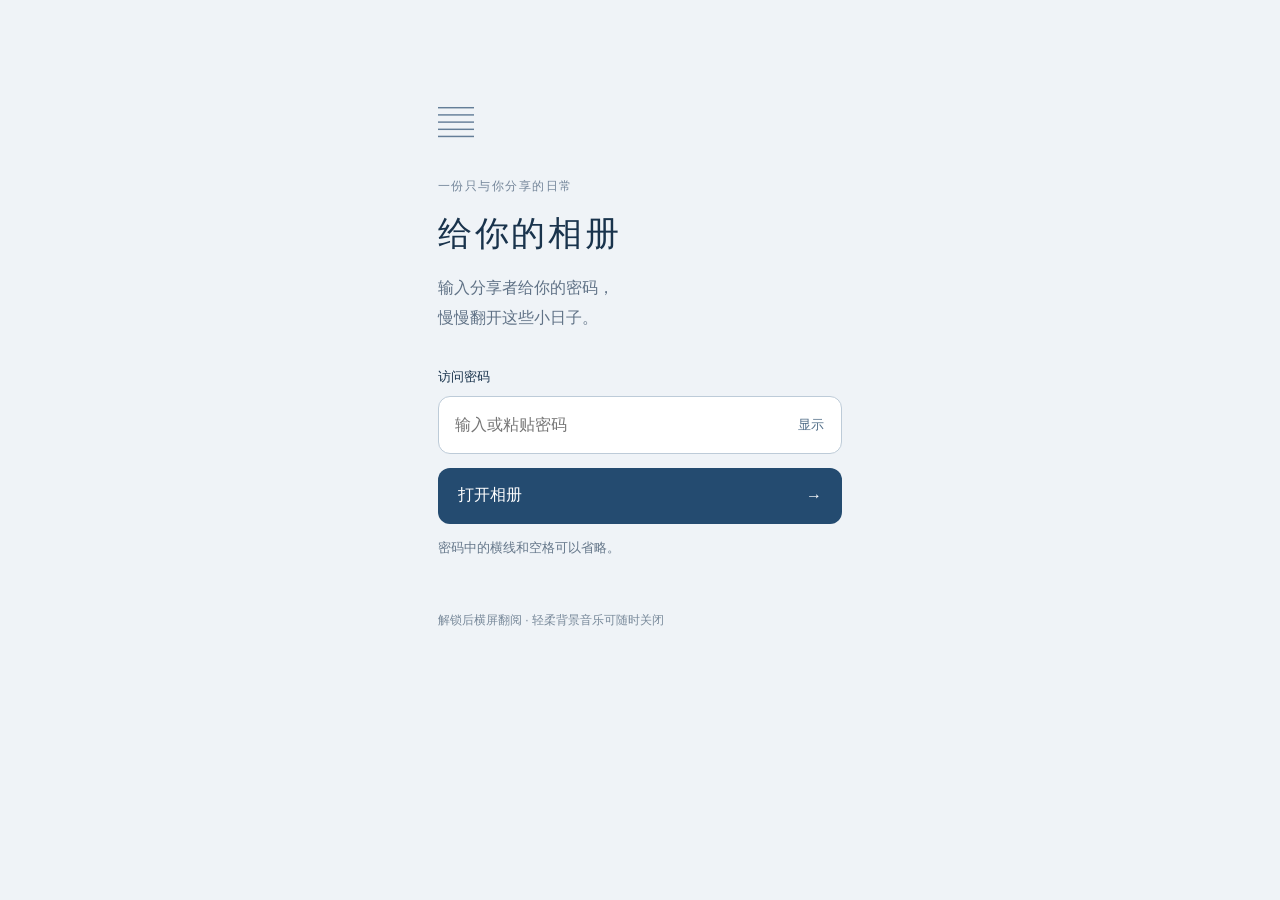
==== index.html @ 7141a48d "Publish password-encrypted mobile photo book with landscape reader and music" ====
<!doctype html>
<html lang="zh-CN">
<head>
<meta charset="utf-8">
<meta name="viewport" content="width=device-width,initial-scale=1,viewport-fit=cover">
<meta name="referrer" content="no-referrer">
<meta name="robots" content="noindex,nofollow,noarchive">
<meta name="theme-color" content="#eff3f7">
<title>给你的相册</title>
<link rel="icon" href="data:,">
<link rel="stylesheet" href="app.css">
</head>
<body>
<main id="gate">
<div class="mark" aria-hidden="true">▤</div>
<p class="eyebrow">一份只与你分享的日常</p>
<h1>给你的相册</h1>
<p class="intro">输入分享者给你的密码，<br>慢慢翻开这些小日子。</p>
<form id="unlock-form">
<label for="password">访问密码</label>
<div class="password-row"><input id="password" name="password" type="password" autocomplete="off" autocapitalize="characters" spellcheck="false" enterkeyhint="go" placeholder="输入或粘贴密码" required aria-describedby="status"><button id="reveal" type="button" aria-label="显示密码" aria-pressed="false">显示</button></div>
<button id="unlock" type="submit">打开相册 <span aria-hidden="true">→</span></button>
<p id="status" role="status" aria-live="polite">密码中的横线和空格可以省略。</p>
<progress id="progress" max="100" value="0" hidden aria-label="相册载入进度"></progress>
</form>
<p class="footnote">解锁后横屏翻阅 · 轻柔背景音乐可随时关闭</p><p id="in-app-note" hidden>如果抖音内无法打开或没有声音，请点右上角菜单，选择“在浏览器打开”。</p>
</main>
<section id="reader" hidden aria-label="已解锁的相册"><div id="reader-inner"><div id="toolbar"><span>横屏双页 · 滑动翻阅</span><div><button id="music" type="button" aria-pressed="false">音乐：关闭</button><button id="lock" type="button">关闭相册</button></div></div><iframe id="book-frame" title="照片翻页相册" sandbox="allow-scripts" referrerpolicy="no-referrer"></iframe></div></section>
<script src="music.js"></script><script src="app.js"></script>
</body></html>
---- app.css ----
*{box-sizing:border-box}html,body{margin:0;min-height:100%;background:#eff3f7;color:#19334c;font-family:-apple-system,BlinkMacSystemFont,"PingFang SC","Microsoft YaHei",sans-serif}button,input{font:inherit}button{cursor:pointer}button:focus-visible,input:focus-visible{outline:3px solid #5898c8;outline-offset:3px}[hidden]{display:none!important}#gate{width:min(100%,460px);margin:auto;padding:clamp(44px,11vh,110px) 28px 32px}.mark{font-size:36px;color:#647e98;margin-bottom:30px}.eyebrow{font-size:12px;letter-spacing:.12em;color:#74869a}h1{font-size:34px;font-weight:500;letter-spacing:.08em;margin:16px 0}.intro{font-size:16px;line-height:1.9;color:#607286;margin-bottom:34px}label{display:block;font-size:13px;margin-bottom:10px}.password-row{display:flex;border:1px solid #bdcbd8;border-radius:12px;background:#fff;overflow:hidden}.password-row input{min-width:0;flex:1;border:0;background:transparent;padding:16px;font-size:16px;height:56px;color:#19334c}.password-row button{border:0;background:transparent;padding:0 16px;color:#536f89;font-size:13px;min-width:60px}#unlock{width:100%;display:flex;justify-content:space-between;align-items:center;margin-top:14px;padding:16px 20px;border:0;border-radius:12px;background:#244b70;color:#fff;min-height:56px}#unlock:disabled{opacity:.65;cursor:wait}#status{min-height:38px;font-size:13px;line-height:1.6;color:#65778a;margin:14px 0 0}#status.error{color:#a02d39}progress{width:100%;height:5px;accent-color:#244b70;margin:10px 0}.footnote{font-size:12px;color:#78899a;margin:34px 0 0;line-height:1.8}#reader{position:fixed;inset:0;background:#eff3f7}#book-frame{border:0;width:100%;height:calc(100dvh - 42px - env(safe-area-inset-top));display:block;margin-top:calc(42px + env(safe-area-inset-top))}#lock{position:absolute;right:14px;top:calc(5px + env(safe-area-inset-top));border:0;background:transparent;color:#48647d;font-size:12px;padding:8px 12px;min-height:32px}@media(max-height:650px){#gate{padding-top:24px}.mark{margin-bottom:12px}.intro{margin-bottom:20px}}@media(prefers-reduced-motion:reduce){*{scroll-behavior:auto}}

#reader-inner{position:absolute;inset:0;width:100%;height:100%}#book-frame{width:100%;height:calc(100% - 42px);margin-top:42px}#toolbar{position:absolute;inset:0 0 auto;height:42px;display:flex;align-items:center;justify-content:space-between;padding:0 14px;background:#eff3f7;z-index:10}#toolbar span{font-size:11px;color:#65778a}#toolbar button{position:static;border:0;background:transparent;color:#244b70;padding:10px 12px;font-size:12px;min-height:40px}#toolbar button[aria-pressed="true"]{color:#1a785b}#in-app-note{font-size:12px;color:#607286;line-height:1.8;padding:12px 14px;background:#e5ecf3;border-radius:10px}@media(orientation:portrait){#reader-inner{inset:auto;left:50%;top:50%;width:100dvh;height:100dvw;transform:translate(-50%,-50%) rotate(90deg);transform-origin:center}}
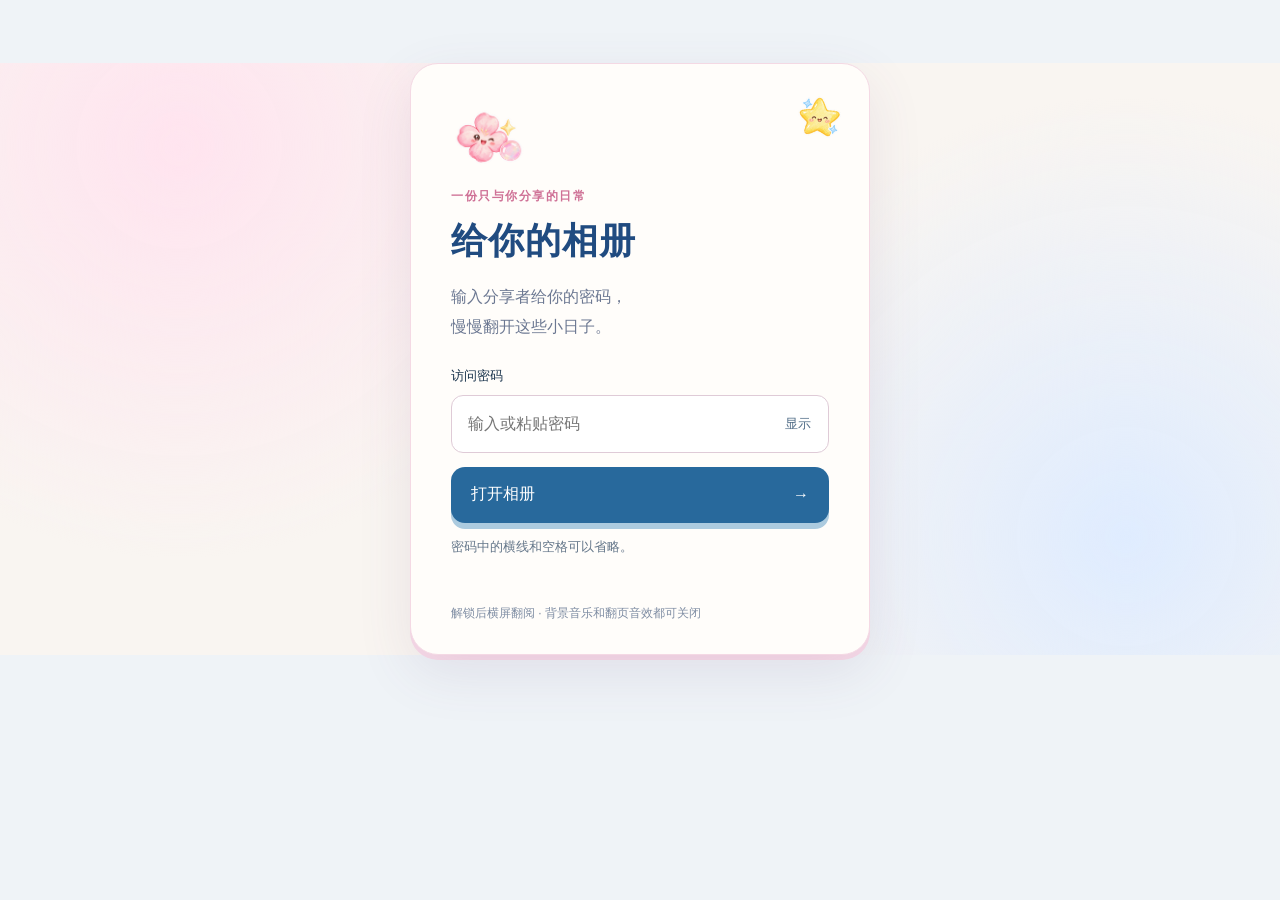
==== commit e19d37b5: "Enrich encrypted friendship album with scrapbook pages and optional effects" ====
--- a/index.html
+++ b/index.html
@@ -12,7 +12,7 @@
 </head>
 <body>
 <main id="gate">
-<div class="mark" aria-hidden="true">▤</div>
+<div class="mark" aria-hidden="true"><img src="stickers/flower.png" alt=""></div><img class="gate-star" src="stickers/star.png" alt="" aria-hidden="true">
 <p class="eyebrow">一份只与你分享的日常</p>
 <h1>给你的相册</h1>
 <p class="intro">输入分享者给你的密码，<br>慢慢翻开这些小日子。</p>
@@ -23,8 +23,8 @@
 <p id="status" role="status" aria-live="polite">密码中的横线和空格可以省略。</p>
 <progress id="progress" max="100" value="0" hidden aria-label="相册载入进度"></progress>
 </form>
-<p class="footnote">解锁后横屏翻阅 · 轻柔背景音乐可随时关闭</p><p id="in-app-note" hidden>如果抖音内无法打开或没有声音，请点右上角菜单，选择“在浏览器打开”。</p>
+<p class="footnote">解锁后横屏翻阅 · 背景音乐和翻页音效都可关闭</p><p id="in-app-note" hidden>如果抖音内无法打开或没有声音，请点右上角菜单，选择“在浏览器打开”。</p>
 </main>
-<section id="reader" hidden aria-label="已解锁的相册"><div id="reader-inner"><div id="toolbar"><span>横屏双页 · 滑动翻阅</span><div><button id="music" type="button" aria-pressed="false">音乐：关闭</button><button id="lock" type="button">关闭相册</button></div></div><iframe id="book-frame" title="照片翻页相册" sandbox="allow-scripts" referrerpolicy="no-referrer"></iframe></div></section>
+<section id="reader" hidden aria-label="已解锁的相册"><div id="reader-inner"><div id="toolbar"><span>横屏双页 · 滑动翻阅</span><div><button id="music" type="button" aria-pressed="false">音乐：关闭</button><button id="effects" type="button" aria-pressed="true">音效：开启</button><button id="lock" type="button">关闭相册</button></div></div><iframe id="book-frame" title="照片翻页相册" sandbox="allow-scripts" referrerpolicy="no-referrer"></iframe></div></section>
 <script src="music.js"></script><script src="app.js"></script>
 </body></html>
--- a/app.css
+++ b/app.css
@@ -1,3 +1,19 @@
 *{box-sizing:border-box}html,body{margin:0;min-height:100%;background:#eff3f7;color:#19334c;font-family:-apple-system,BlinkMacSystemFont,"PingFang SC","Microsoft YaHei",sans-serif}button,input{font:inherit}button{cursor:pointer}button:focus-visible,input:focus-visible{outline:3px solid #5898c8;outline-offset:3px}[hidden]{display:none!important}#gate{width:min(100%,460px);margin:auto;padding:clamp(44px,11vh,110px) 28px 32px}.mark{font-size:36px;color:#647e98;margin-bottom:30px}.eyebrow{font-size:12px;letter-spacing:.12em;color:#74869a}h1{font-size:34px;font-weight:500;letter-spacing:.08em;margin:16px 0}.intro{font-size:16px;line-height:1.9;color:#607286;margin-bottom:34px}label{display:block;font-size:13px;margin-bottom:10px}.password-row{display:flex;border:1px solid #bdcbd8;border-radius:12px;background:#fff;overflow:hidden}.password-row input{min-width:0;flex:1;border:0;background:transparent;padding:16px;font-size:16px;height:56px;color:#19334c}.password-row button{border:0;background:transparent;padding:0 16px;color:#536f89;font-size:13px;min-width:60px}#unlock{width:100%;display:flex;justify-content:space-between;align-items:center;margin-top:14px;padding:16px 20px;border:0;border-radius:12px;background:#244b70;color:#fff;min-height:56px}#unlock:disabled{opacity:.65;cursor:wait}#status{min-height:38px;font-size:13px;line-height:1.6;color:#65778a;margin:14px 0 0}#status.error{color:#a02d39}progress{width:100%;height:5px;accent-color:#244b70;margin:10px 0}.footnote{font-size:12px;color:#78899a;margin:34px 0 0;line-height:1.8}#reader{position:fixed;inset:0;background:#eff3f7}#book-frame{border:0;width:100%;height:calc(100dvh - 42px - env(safe-area-inset-top));display:block;margin-top:calc(42px + env(safe-area-inset-top))}#lock{position:absolute;right:14px;top:calc(5px + env(safe-area-inset-top));border:0;background:transparent;color:#48647d;font-size:12px;padding:8px 12px;min-height:32px}@media(max-height:650px){#gate{padding-top:24px}.mark{margin-bottom:12px}.intro{margin-bottom:20px}}@media(prefers-reduced-motion:reduce){*{scroll-behavior:auto}}
 
 #reader-inner{position:absolute;inset:0;width:100%;height:100%}#book-frame{width:100%;height:calc(100% - 42px);margin-top:42px}#toolbar{position:absolute;inset:0 0 auto;height:42px;display:flex;align-items:center;justify-content:space-between;padding:0 14px;background:#eff3f7;z-index:10}#toolbar span{font-size:11px;color:#65778a}#toolbar button{position:static;border:0;background:transparent;color:#244b70;padding:10px 12px;font-size:12px;min-height:40px}#toolbar button[aria-pressed="true"]{color:#1a785b}#in-app-note{font-size:12px;color:#607286;line-height:1.8;padding:12px 14px;background:#e5ecf3;border-radius:10px}@media(orientation:portrait){#reader-inner{inset:auto;left:50%;top:50%;width:100dvh;height:100dvw;transform:translate(-50%,-50%) rotate(90deg);transform-origin:center}}
+#toolbar>div{display:flex;align-items:center;white-space:nowrap}#lock{margin-left:2px}@media(max-width:700px){#toolbar{padding:0 6px}#toolbar button{padding:8px 7px;font-size:11px}#toolbar span{font-size:10px}}
+body:has(#gate:not([hidden])){background:radial-gradient(circle at 14% 14%,#ffe4ef 0,transparent 34%),radial-gradient(circle at 88% 80%,#dfecff 0,transparent 36%),#f9f5f1}
+#gate{position:relative;margin:clamp(20px,7vh,70px) auto 28px;padding:36px clamp(24px,6vw,40px) 30px;background:#fffdfa;border:1px solid #f4d9e4;border-radius:28px;box-shadow:0 18px 55px #624b771c,0 5px 0 #f9dce9}
+.mark{margin:0 0 8px;width:76px;height:76px}.mark img{display:block;width:100%;height:100%;object-fit:contain;animation:gate-bob 5s ease-in-out infinite}
+.gate-star{position:absolute;right:24px;top:27px;width:52px;height:52px;object-fit:contain;transform:rotate(15deg);animation:gate-wiggle 4.5s ease-in-out infinite}
+#gate h1{font-size:36px;color:#204b80;margin:8px 0 14px;font-weight:700;letter-spacing:.03em}
+#gate .eyebrow{color:#cf7196;font-weight:700;letter-spacing:.13em}
+#gate .intro{color:#6c7892;margin-bottom:24px}
+#gate .password-row{border-color:#dfcbd7;background:#fff}
+#unlock{background:#28699c;border-radius:14px;box-shadow:0 6px 0 #accbdf;transition:transform .2s,box-shadow .2s}
+#unlock:active{transform:translateY(4px);box-shadow:0 2px 0 #accbdf}
+#gate .footnote{margin-top:28px;color:#7f8da3}
+@keyframes gate-bob{0%,100%{transform:translateY(0) rotate(-5deg)}50%{transform:translateY(-6px) rotate(4deg)}}
+@keyframes gate-wiggle{0%,100%{transform:rotate(12deg)}50%{transform:rotate(-7deg)}}
+@media(max-height:650px){#gate{margin:14px auto 20px;padding:18px 28px 22px}.mark{width:48px;height:48px}.gate-star{width:38px;height:38px}#gate h1{font-size:27px;margin:2px 0 6px}#gate .intro{font-size:13px;line-height:1.5;margin-bottom:12px}#gate .footnote{margin-top:12px}.password-row input{height:44px;padding:10px 14px}#unlock{min-height:44px;padding:11px 16px}#status{min-height:20px;margin-top:9px}}
+@media(prefers-reduced-motion:reduce){.mark img,.gate-star{animation:none}}
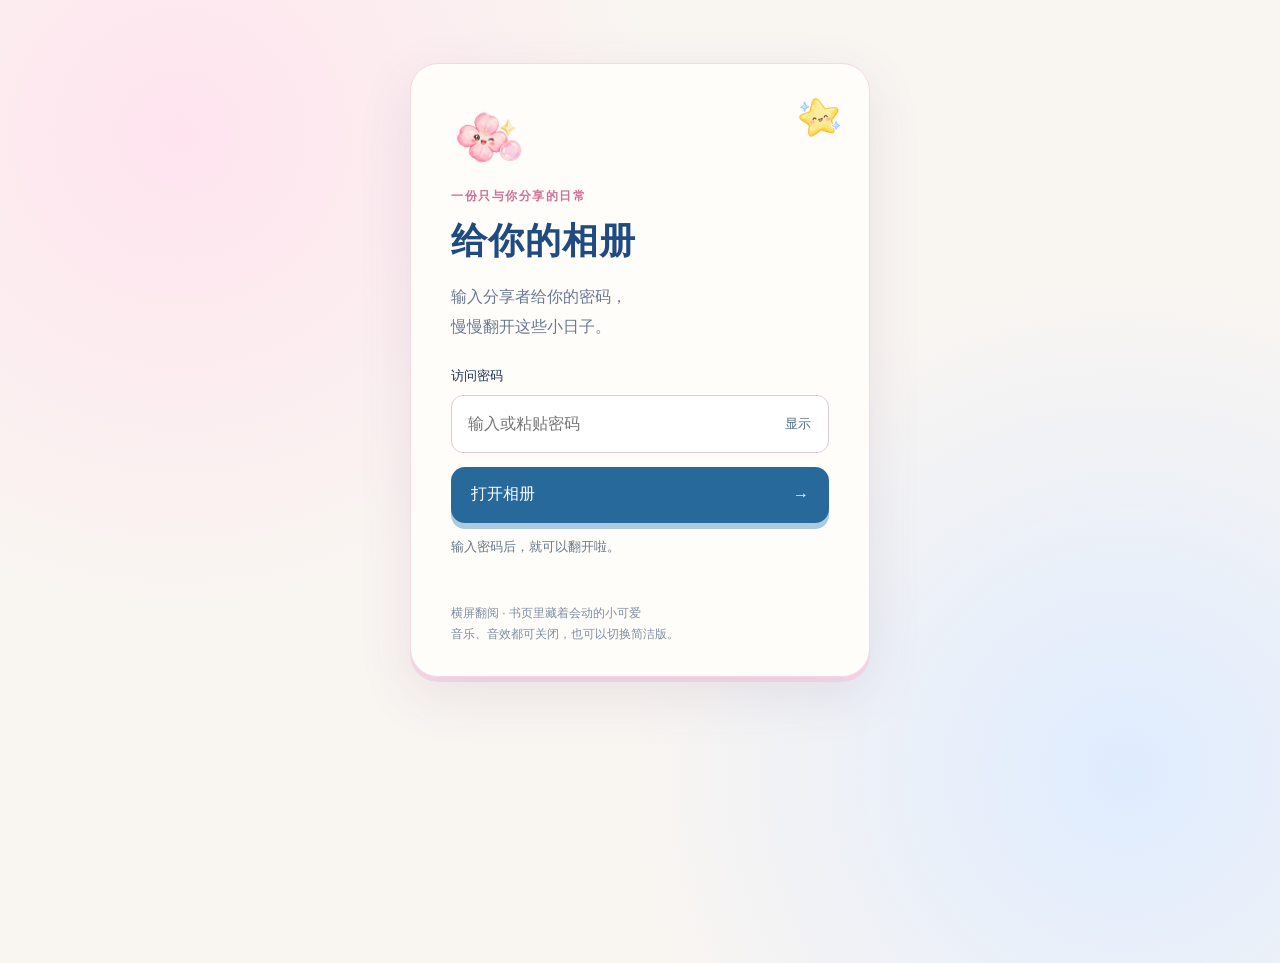
==== commit 591123b0: "Fix direct mobile book rendering and update encrypted scrapbook pages" ====
--- a/index.html
+++ b/index.html
@@ -8,7 +8,8 @@
 <meta name="theme-color" content="#eff3f7">
 <title>给你的相册</title>
 <link rel="icon" href="data:,">
-<link rel="stylesheet" href="app.css">
+<link rel="stylesheet" href="app.css?v=20261018b">
+<link rel="stylesheet" href="reader.css?v=20261018b">
 </head>
 <body>
 <main id="gate">
@@ -18,13 +19,39 @@
 <p class="intro">输入分享者给你的密码，<br>慢慢翻开这些小日子。</p>
 <form id="unlock-form">
 <label for="password">访问密码</label>
-<div class="password-row"><input id="password" name="password" type="password" autocomplete="off" autocapitalize="characters" spellcheck="false" enterkeyhint="go" placeholder="输入或粘贴密码" required aria-describedby="status"><button id="reveal" type="button" aria-label="显示密码" aria-pressed="false">显示</button></div>
+<div class="password-row"><input id="password" name="password" type="password" inputmode="numeric" autocomplete="off" spellcheck="false" enterkeyhint="go" placeholder="输入或粘贴密码" required aria-describedby="status"><button id="reveal" type="button" aria-label="显示密码" aria-pressed="false">显示</button></div>
 <button id="unlock" type="submit">打开相册 <span aria-hidden="true">→</span></button>
-<p id="status" role="status" aria-live="polite">密码中的横线和空格可以省略。</p>
+<p id="status" role="status" aria-live="polite">输入密码后，就可以翻开啦。</p>
 <progress id="progress" max="100" value="0" hidden aria-label="相册载入进度"></progress>
 </form>
-<p class="footnote">解锁后横屏翻阅 · 背景音乐和翻页音效都可关闭</p><p id="in-app-note" hidden>如果抖音内无法打开或没有声音，请点右上角菜单，选择“在浏览器打开”。</p>
+<p class="footnote">横屏翻阅 · 书页里藏着会动的小可爱<br>音乐、音效都可关闭，也可以切换简洁版。</p>
+<p id="in-app-note" hidden>若抖音内打不开，请点右上角菜单，选择“在浏览器打开”。</p>
+<noscript><p class="error">请在支持 JavaScript 的手机浏览器中打开此相册。</p></noscript>
 </main>
-<section id="reader" hidden aria-label="已解锁的相册"><div id="reader-inner"><div id="toolbar"><span>横屏双页 · 滑动翻阅</span><div><button id="music" type="button" aria-pressed="false">音乐：关闭</button><button id="effects" type="button" aria-pressed="true">音效：开启</button><button id="lock" type="button">关闭相册</button></div></div><iframe id="book-frame" title="照片翻页相册" sandbox="allow-scripts" referrerpolicy="no-referrer"></iframe></div></section>
-<script src="music.js"></script><script src="app.js"></script>
+<section id="reader" hidden aria-label="已解锁的相册">
+<div id="reader-inner">
+<div id="toolbar"><span id="reader-status">横屏双页 · 滑动翻阅</span><div>
+<button id="view-mode" type="button" aria-pressed="false">简洁版</button>
+<button id="music" type="button" aria-pressed="false">音乐：关闭</button>
+<button id="effects" type="button" aria-pressed="true">音效：开启</button>
+<button id="lock" type="button">关闭相册</button>
+</div></div>
+<div id="reader-loading" role="status" hidden>正在打开书页…</div>
+<main id="reading-room">
+<section id="book-stage" aria-label="可翻阅的照片书">
+<img class="floating-sticker flower" src="stickers/flower.png" alt="" aria-hidden="true">
+<div id="book-rig"></div>
+<img class="floating-sticker star" src="stickers/star.png" alt="" aria-hidden="true">
+</section>
+<nav class="book-controls" aria-label="翻页控制">
+<button id="previous" type="button" aria-label="上一页">←</button>
+<div class="page-status"><span id="page-status" aria-live="polite">封面</span><small>点箭头或滑动书页</small></div>
+<button id="next" type="button" aria-label="下一页">→</button>
+</nav>
+</main>
+</div></section>
+<script src="vendor/page-flip.browser.js?v=20261018b"></script>
+<script src="music.js?v=20261018b"></script>
+<script src="reader.js?v=20261018b"></script>
+<script src="app.js?v=20261018b"></script>
 </body></html>
--- a/app.css
+++ b/app.css
@@ -1,19 +1,28 @@
-*{box-sizing:border-box}html,body{margin:0;min-height:100%;background:#eff3f7;color:#19334c;font-family:-apple-system,BlinkMacSystemFont,"PingFang SC","Microsoft YaHei",sans-serif}button,input{font:inherit}button{cursor:pointer}button:focus-visible,input:focus-visible{outline:3px solid #5898c8;outline-offset:3px}[hidden]{display:none!important}#gate{width:min(100%,460px);margin:auto;padding:clamp(44px,11vh,110px) 28px 32px}.mark{font-size:36px;color:#647e98;margin-bottom:30px}.eyebrow{font-size:12px;letter-spacing:.12em;color:#74869a}h1{font-size:34px;font-weight:500;letter-spacing:.08em;margin:16px 0}.intro{font-size:16px;line-height:1.9;color:#607286;margin-bottom:34px}label{display:block;font-size:13px;margin-bottom:10px}.password-row{display:flex;border:1px solid #bdcbd8;border-radius:12px;background:#fff;overflow:hidden}.password-row input{min-width:0;flex:1;border:0;background:transparent;padding:16px;font-size:16px;height:56px;color:#19334c}.password-row button{border:0;background:transparent;padding:0 16px;color:#536f89;font-size:13px;min-width:60px}#unlock{width:100%;display:flex;justify-content:space-between;align-items:center;margin-top:14px;padding:16px 20px;border:0;border-radius:12px;background:#244b70;color:#fff;min-height:56px}#unlock:disabled{opacity:.65;cursor:wait}#status{min-height:38px;font-size:13px;line-height:1.6;color:#65778a;margin:14px 0 0}#status.error{color:#a02d39}progress{width:100%;height:5px;accent-color:#244b70;margin:10px 0}.footnote{font-size:12px;color:#78899a;margin:34px 0 0;line-height:1.8}#reader{position:fixed;inset:0;background:#eff3f7}#book-frame{border:0;width:100%;height:calc(100dvh - 42px - env(safe-area-inset-top));display:block;margin-top:calc(42px + env(safe-area-inset-top))}#lock{position:absolute;right:14px;top:calc(5px + env(safe-area-inset-top));border:0;background:transparent;color:#48647d;font-size:12px;padding:8px 12px;min-height:32px}@media(max-height:650px){#gate{padding-top:24px}.mark{margin-bottom:12px}.intro{margin-bottom:20px}}@media(prefers-reduced-motion:reduce){*{scroll-behavior:auto}}
-
-#reader-inner{position:absolute;inset:0;width:100%;height:100%}#book-frame{width:100%;height:calc(100% - 42px);margin-top:42px}#toolbar{position:absolute;inset:0 0 auto;height:42px;display:flex;align-items:center;justify-content:space-between;padding:0 14px;background:#eff3f7;z-index:10}#toolbar span{font-size:11px;color:#65778a}#toolbar button{position:static;border:0;background:transparent;color:#244b70;padding:10px 12px;font-size:12px;min-height:40px}#toolbar button[aria-pressed="true"]{color:#1a785b}#in-app-note{font-size:12px;color:#607286;line-height:1.8;padding:12px 14px;background:#e5ecf3;border-radius:10px}@media(orientation:portrait){#reader-inner{inset:auto;left:50%;top:50%;width:100dvh;height:100dvw;transform:translate(-50%,-50%) rotate(90deg);transform-origin:center}}
-#toolbar>div{display:flex;align-items:center;white-space:nowrap}#lock{margin-left:2px}@media(max-width:700px){#toolbar{padding:0 6px}#toolbar button{padding:8px 7px;font-size:11px}#toolbar span{font-size:10px}}
-body:has(#gate:not([hidden])){background:radial-gradient(circle at 14% 14%,#ffe4ef 0,transparent 34%),radial-gradient(circle at 88% 80%,#dfecff 0,transparent 36%),#f9f5f1}
-#gate{position:relative;margin:clamp(20px,7vh,70px) auto 28px;padding:36px clamp(24px,6vw,40px) 30px;background:#fffdfa;border:1px solid #f4d9e4;border-radius:28px;box-shadow:0 18px 55px #624b771c,0 5px 0 #f9dce9}
+*{box-sizing:border-box}
+html,body{margin:0;min-height:100%;color:#19334c;font-family:-apple-system,BlinkMacSystemFont,"PingFang SC","Microsoft YaHei",sans-serif}
+body{background:radial-gradient(circle at 14% 14%,#ffe4ef 0,transparent 34%),radial-gradient(circle at 88% 80%,#dfecff 0,transparent 36%),#f9f5f1;min-height:100vh}
+body.reading{overflow:hidden;background:#eff3f7}
+button,input{font:inherit}button{cursor:pointer;touch-action:manipulation}
+button:focus-visible,input:focus-visible{outline:3px solid #5898c8;outline-offset:3px}
+[hidden]{display:none!important}
+#gate{position:relative;width:min(calc(100% - 24px),460px);margin:clamp(20px,7vh,70px) auto 28px;padding:36px clamp(24px,6vw,40px) 30px;background:#fffdfa;border:1px solid #f4d9e4;border-radius:28px;box-shadow:0 18px 55px #624b771c,0 5px 0 #f9dce9}
 .mark{margin:0 0 8px;width:76px;height:76px}.mark img{display:block;width:100%;height:100%;object-fit:contain;animation:gate-bob 5s ease-in-out infinite}
-.gate-star{position:absolute;right:24px;top:27px;width:52px;height:52px;object-fit:contain;transform:rotate(15deg);animation:gate-wiggle 4.5s ease-in-out infinite}
-#gate h1{font-size:36px;color:#204b80;margin:8px 0 14px;font-weight:700;letter-spacing:.03em}
-#gate .eyebrow{color:#cf7196;font-weight:700;letter-spacing:.13em}
-#gate .intro{color:#6c7892;margin-bottom:24px}
-#gate .password-row{border-color:#dfcbd7;background:#fff}
-#unlock{background:#28699c;border-radius:14px;box-shadow:0 6px 0 #accbdf;transition:transform .2s,box-shadow .2s}
+.gate-star{position:absolute;right:24px;top:27px;width:52px;height:52px;object-fit:contain;animation:gate-wiggle 4.5s ease-in-out infinite}
+.eyebrow{font-size:12px;letter-spacing:.13em;color:#cf7196;font-weight:700}
+h1{font-size:36px;color:#204b80;margin:8px 0 14px;font-weight:700;letter-spacing:.03em}
+.intro{font-size:16px;line-height:1.9;color:#6c7892;margin-bottom:24px}
+label{display:block;font-size:13px;margin-bottom:10px}
+.password-row{display:flex;border:1px solid #dfcbd7;border-radius:12px;background:#fff;overflow:hidden}
+.password-row input{min-width:0;flex:1;border:0;background:transparent;padding:16px;font-size:16px;height:56px;color:#19334c}
+.password-row button{border:0;background:transparent;padding:0 16px;color:#536f89;font-size:13px;min-width:60px}
+#unlock{width:100%;display:flex;justify-content:space-between;align-items:center;margin-top:14px;padding:16px 20px;border:0;border-radius:14px;background:#28699c;color:#fff;min-height:56px;box-shadow:0 6px 0 #accbdf;transition:transform .2s,box-shadow .2s}
 #unlock:active{transform:translateY(4px);box-shadow:0 2px 0 #accbdf}
-#gate .footnote{margin-top:28px;color:#7f8da3}
+#unlock:disabled{opacity:.65;cursor:wait}
+#status{min-height:38px;font-size:13px;line-height:1.6;color:#65778a;margin:14px 0 0}#status.error,.error{color:#a02d39}
+progress{width:100%;height:6px;accent-color:#28699c;margin:10px 0}
+.footnote{font-size:12px;color:#7f8da3;margin:28px 0 0;line-height:1.8}
+#in-app-note{font-size:12px;color:#607286;line-height:1.8;padding:12px 14px;background:#e5ecf3;border-radius:10px}
 @keyframes gate-bob{0%,100%{transform:translateY(0) rotate(-5deg)}50%{transform:translateY(-6px) rotate(4deg)}}
 @keyframes gate-wiggle{0%,100%{transform:rotate(12deg)}50%{transform:rotate(-7deg)}}
-@media(max-height:650px){#gate{margin:14px auto 20px;padding:18px 28px 22px}.mark{width:48px;height:48px}.gate-star{width:38px;height:38px}#gate h1{font-size:27px;margin:2px 0 6px}#gate .intro{font-size:13px;line-height:1.5;margin-bottom:12px}#gate .footnote{margin-top:12px}.password-row input{height:44px;padding:10px 14px}#unlock{min-height:44px;padding:11px 16px}#status{min-height:20px;margin-top:9px}}
+@media(max-height:650px){#gate{margin:14px auto 20px;padding:18px 28px 22px}.mark{width:48px;height:48px}.gate-star{width:38px;height:38px}h1{font-size:27px;margin:2px 0 6px}.intro{font-size:13px;line-height:1.5;margin-bottom:12px}.footnote{margin-top:12px}.password-row input{height:44px;padding:10px 14px}#unlock{min-height:44px;padding:11px 16px}#status{min-height:20px;margin-top:9px}}
 @media(prefers-reduced-motion:reduce){.mark img,.gate-star{animation:none}}
--- a/reader.css
+++ b/reader.css
@@ -0,0 +1,47 @@
+#reader{position:fixed;inset:0;background:#eff3f7;overflow:hidden}
+#reader-inner{position:absolute;left:50%;top:50%;width:100vw;height:100vh;transform:translate(-50%,-50%);transform-origin:center}
+#reader-inner.rotated{transform:translate(-50%,-50%) rotate(90deg)}
+#toolbar{position:absolute;left:0;right:0;top:0;height:42px;display:flex;align-items:center;justify-content:space-between;padding:0 14px;background:#eff3f7;z-index:50;gap:10px}
+#toolbar>span{font-size:11px;color:#65778a;white-space:nowrap}
+#toolbar>div{display:flex;align-items:center;white-space:nowrap}
+#toolbar button{border:0;background:transparent;color:#244b70;padding:8px 10px;font-size:12px;min-height:40px;border-radius:8px}
+#toolbar button[aria-pressed="true"]{color:#1a785b}
+#toolbar #view-mode{background:#e2eaf3;margin-right:5px}
+#reading-room{position:absolute;inset:42px 0 0;display:grid;grid-template-rows:minmax(0,1fr) 48px;padding:8px 12px 2px}
+#book-stage{display:grid;place-items:center;position:relative;min-height:0}
+#book-rig{position:relative;display:grid;place-items:center;max-width:100%;max-height:100%}
+.pagebook{position:relative;isolation:isolate;filter:drop-shadow(0 8px 12px rgb(29 37 61 / 17%))}
+.pagebook.flip-view{width:100%;height:100%;transition:transform 620ms ease}
+.pagebook.flip-view[data-edge="front"]{transform:translateX(-25%)}
+.pagebook.flip-view[data-edge="back"]{transform:translateX(25%)}
+.book-page{position:relative;overflow:hidden;background:#faf5ed;user-select:none;touch-action:none}
+.book-artwork{display:block;width:100%;height:100%;object-fit:contain;pointer-events:none}
+.book-page.--left::after,.book-page.--right::after{position:absolute;top:0;bottom:0;z-index:3;width:5%;content:"";pointer-events:none}
+.book-page.--left::after{right:0;background:linear-gradient(to left,#1c1e181c,transparent)}
+.book-page.--right::after{left:0;background:linear-gradient(to right,#1c1e181c,transparent)}
+.pagebook.simple-view{width:100%;height:100%;display:flex;justify-content:center;align-items:stretch}
+.simple-view .book-page{width:50%;height:100%;flex:0 0 50%}
+.book-controls{display:grid;grid-template-columns:40px 1fr 40px;gap:18px;align-items:center;width:260px;max-width:100%;margin:0 auto}
+.book-controls button{width:36px;height:36px;padding:0;border:1px solid #cad3df;border-radius:50%;color:#1e426a;background:#f8fafc;font-size:17px}
+.book-controls button:disabled{opacity:.3;cursor:default}
+.page-status{display:grid;text-align:center;gap:2px;color:#365574;font-size:12px}
+.page-status small{font-size:10px;color:#748399}
+#reader-loading{position:absolute;inset:42px 0 0;background:#eff3f7;display:grid;place-items:center;z-index:100;color:#57738d;font-size:14px}
+.floating-sticker{position:absolute;width:clamp(36px,7vw,90px);height:auto;z-index:30;pointer-events:none;filter:drop-shadow(0 5px 5px #262f511f)}
+.floating-sticker.flower{left:3%;top:14%;animation:outer-flower 4.8s ease-in-out infinite}
+.floating-sticker.star{right:3%;bottom:12%;animation:outer-star 5.4s ease-in-out infinite}
+@keyframes outer-flower{0%,100%{transform:translateY(0) rotate(-8deg)}50%{transform:translateY(-10px) rotate(5deg)}}
+@keyframes outer-star{0%,100%{transform:translateY(0) rotate(8deg)}50%{transform:translateY(8px) rotate(-8deg)}}
+.page-decoration{position:absolute;z-index:2;pointer-events:none;display:block;animation:page-float 4s ease-in-out infinite;animation-play-state:paused;transform:translate(-50%,-50%);transform-origin:center}
+.page-decoration img{display:block;width:100%;height:100%;object-fit:contain}
+.is-visible-page .page-decoration{animation-play-state:running}
+.page-decoration--bubble{border-radius:50%;border:1px solid #fff9;background:radial-gradient(circle at 28% 22%,#fff 0 7%,#fff2 12%,transparent 40%),radial-gradient(circle at 80% 85%,#ffb3de88,transparent 65%);box-shadow:inset -1px -1px 4px #ffa4db70,0 0 3px #fff7}
+.page-decoration--sparkle{background:#ffe18a;clip-path:polygon(50% 0,62% 36%,100% 50%,64% 62%,50% 100%,37% 64%,0 50%,36% 37%);animation-name:page-twinkle;filter:drop-shadow(0 0 2px #fff)}
+.page-decoration--heart::before{content:"♥";font-size:clamp(12px,3vw,30px);line-height:1;color:#ff8eb9;text-shadow:0 1px 0 #fff}
+.page-decoration--tear{background:#9fdcff;border:1px solid #648ecf;border-radius:60% 10% 60% 60%;animation-name:page-tear}
+@keyframes page-float{0%,100%{transform:translate(-50%,-50%) rotate(-6deg)}50%{transform:translate(-50%,-62%) rotate(6deg)}}
+@keyframes page-twinkle{0%,100%{opacity:.4;transform:translate(-50%,-50%) scale(.8) rotate(0)}50%{opacity:1;transform:translate(-50%,-50%) scale(1.15) rotate(15deg)}}
+@keyframes page-tear{0%{opacity:0;transform:translate(-50%,-90%) rotate(-40deg)}30%{opacity:1}80%{opacity:.7}100%{opacity:0;transform:translate(-50%,15%) rotate(-40deg)}}
+@media(max-height:500px){.floating-sticker{width:48px}.page-status small{display:none}}
+@media(max-width:700px){#toolbar{padding:0 8px;gap:5px}#toolbar button{padding:8px 7px;font-size:11px}#toolbar>span{font-size:10px}}
+@media(prefers-reduced-motion:reduce){.page-decoration,.floating-sticker{animation:none!important;opacity:1}.pagebook.flip-view{transition:none}}
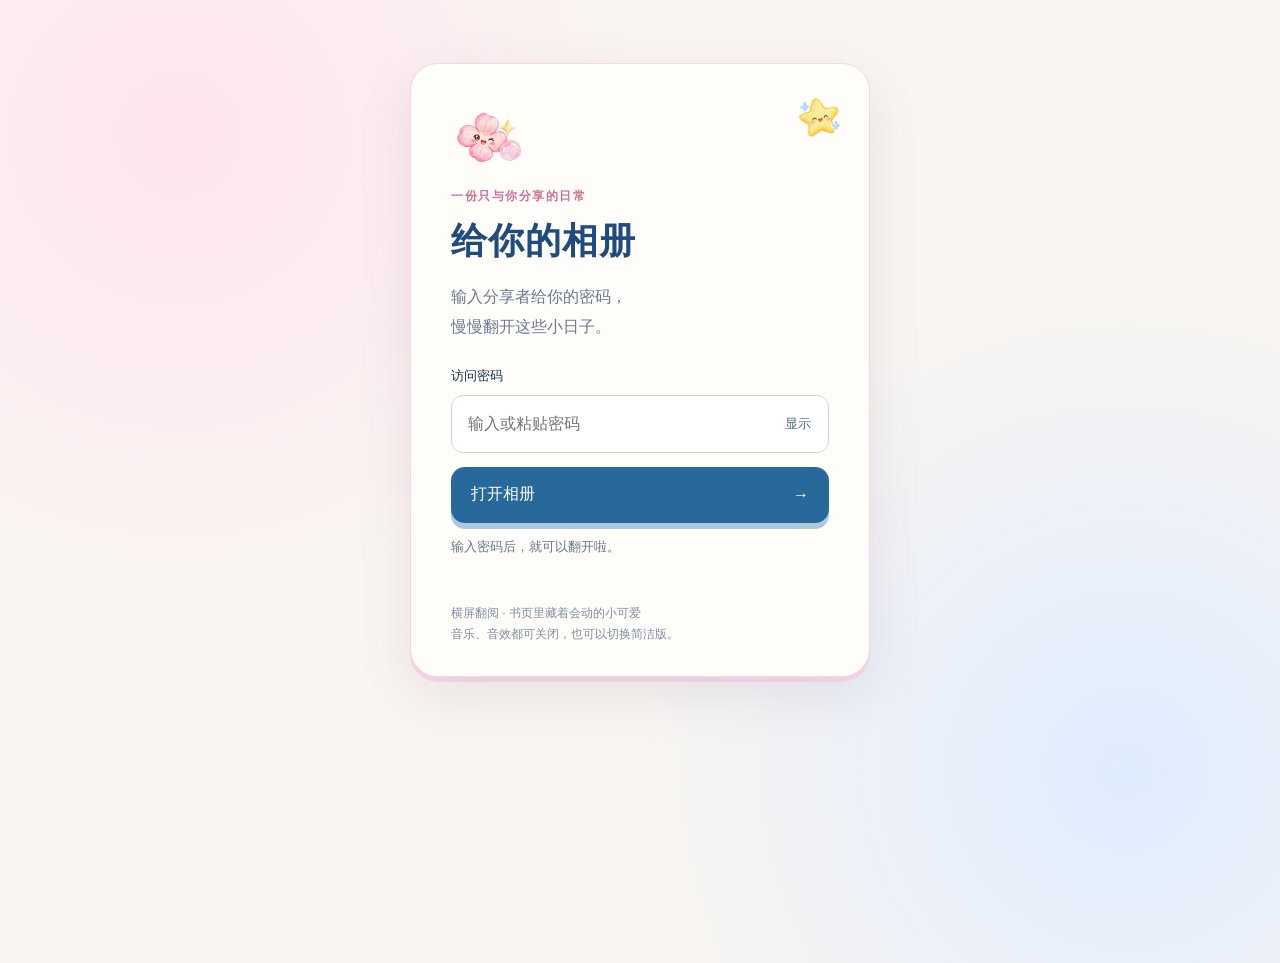
==== commit 7c7b6615: "Reduce album download size and preload ciphertext during password entry" ====
--- a/index.html
+++ b/index.html
@@ -8,12 +8,12 @@
 <meta name="theme-color" content="#eff3f7">
 <title>给你的相册</title>
 <link rel="icon" href="data:,">
-<link rel="stylesheet" href="app.css?v=20261018b">
-<link rel="stylesheet" href="reader.css?v=20261018b">
+<link rel="stylesheet" href="app.css?v=20261018e">
+<link rel="stylesheet" href="reader.css?v=20261018e">
 </head>
 <body>
 <main id="gate">
-<div class="mark" aria-hidden="true"><img src="stickers/flower.png" alt=""></div><img class="gate-star" src="stickers/star.png" alt="" aria-hidden="true">
+<div class="mark" aria-hidden="true"><img src="stickers/flower.png?v=20261018e" alt=""></div><img class="gate-star" src="stickers/star.png?v=20261018e" alt="" aria-hidden="true">
 <p class="eyebrow">一份只与你分享的日常</p>
 <h1>给你的相册</h1>
 <p class="intro">输入分享者给你的密码，<br>慢慢翻开这些小日子。</p>
@@ -30,7 +30,7 @@
 </main>
 <section id="reader" hidden aria-label="已解锁的相册">
 <div id="reader-inner">
-<div id="toolbar"><span id="reader-status">横屏双页 · 滑动翻阅</span><div>
+<div id="toolbar"><span id="reader-status">横屏双页 · 拖动书页翻阅</span><div>
 <button id="view-mode" type="button" aria-pressed="false">简洁版</button>
 <button id="music" type="button" aria-pressed="false">音乐：关闭</button>
 <button id="effects" type="button" aria-pressed="true">音效：开启</button>
@@ -39,19 +39,20 @@
 <div id="reader-loading" role="status" hidden>正在打开书页…</div>
 <main id="reading-room">
 <section id="book-stage" aria-label="可翻阅的照片书">
-<img class="floating-sticker flower" src="stickers/flower.png" alt="" aria-hidden="true">
+<div id="sticker-playground" role="group" aria-label="点点小图案，会变成小爱心"></div>
 <div id="book-rig"></div>
-<img class="floating-sticker star" src="stickers/star.png" alt="" aria-hidden="true">
+
 </section>
 <nav class="book-controls" aria-label="翻页控制">
 <button id="previous" type="button" aria-label="上一页">←</button>
-<div class="page-status"><span id="page-status" aria-live="polite">封面</span><small>点箭头或滑动书页</small></div>
+<div class="page-status"><span id="page-status" aria-live="polite">封面</span><small>拖动页角翻书 · 点点两旁的小可爱</small></div>
 <button id="next" type="button" aria-label="下一页">→</button>
 </nav>
 </main>
 </div></section>
-<script src="vendor/page-flip.browser.js?v=20261018b"></script>
-<script src="music.js?v=20261018b"></script>
-<script src="reader.js?v=20261018b"></script>
-<script src="app.js?v=20261018b"></script>
+<script src="vendor/page-flip.browser.js?v=20261018e"></script>
+<script src="music.js?v=20261018e"></script>
+<script src="stickers.js?v=20261018e"></script>
+<script src="reader.js?v=20261018e"></script>
+<script src="app.js?v=20261018e"></script>
 </body></html>
--- a/reader.css
+++ b/reader.css
@@ -10,6 +10,8 @@
 #reading-room{position:absolute;inset:42px 0 0;display:grid;grid-template-rows:minmax(0,1fr) 48px;padding:8px 12px 2px}
 #book-stage{display:grid;place-items:center;position:relative;min-height:0}
 #book-rig{position:relative;display:grid;place-items:center;max-width:100%;max-height:100%}
+#book-rig{cursor:grab;-webkit-user-select:none;user-select:none;-webkit-touch-callout:none}
+#book-rig.is-dragging{cursor:grabbing}
 .pagebook{position:relative;isolation:isolate;filter:drop-shadow(0 8px 12px rgb(29 37 61 / 17%))}
 .pagebook.flip-view{width:100%;height:100%;transition:transform 620ms ease}
 .pagebook.flip-view[data-edge="front"]{transform:translateX(-25%)}
@@ -37,11 +39,35 @@
 .is-visible-page .page-decoration{animation-play-state:running}
 .page-decoration--bubble{border-radius:50%;border:1px solid #fff9;background:radial-gradient(circle at 28% 22%,#fff 0 7%,#fff2 12%,transparent 40%),radial-gradient(circle at 80% 85%,#ffb3de88,transparent 65%);box-shadow:inset -1px -1px 4px #ffa4db70,0 0 3px #fff7}
 .page-decoration--sparkle{background:#ffe18a;clip-path:polygon(50% 0,62% 36%,100% 50%,64% 62%,50% 100%,37% 64%,0 50%,36% 37%);animation-name:page-twinkle;filter:drop-shadow(0 0 2px #fff)}
-.page-decoration--heart::before{content:"♥";font-size:clamp(12px,3vw,30px);line-height:1;color:#ff8eb9;text-shadow:0 1px 0 #fff}
+.page-decoration--heart svg{display:block;width:100%;height:100%;filter:drop-shadow(0 2px 1px #c25b8a30)}
+.page-decoration--heart{animation-name:page-heartbeat;animation-duration:2.2s}
+.page-decoration--bubble{animation-name:page-bubble;animation-duration:3.6s}
 .page-decoration--tear{background:#9fdcff;border:1px solid #648ecf;border-radius:60% 10% 60% 60%;animation-name:page-tear}
-@keyframes page-float{0%,100%{transform:translate(-50%,-50%) rotate(-6deg)}50%{transform:translate(-50%,-62%) rotate(6deg)}}
-@keyframes page-twinkle{0%,100%{opacity:.4;transform:translate(-50%,-50%) scale(.8) rotate(0)}50%{opacity:1;transform:translate(-50%,-50%) scale(1.15) rotate(15deg)}}
+@keyframes page-float{0%,100%{transform:translate(-50%,-35%) rotate(-12deg) scale(.94)}50%{transform:translate(-50%,-80%) rotate(12deg) scale(1.1)}}
+@keyframes page-heartbeat{0%,100%{transform:translate(-50%,-50%) rotate(-12deg) scale(.85)}25%,55%{transform:translate(-50%,-65%) rotate(8deg) scale(1.2)}40%{transform:translate(-50%,-50%) scale(1)}}
+@keyframes page-bubble{0%,100%{transform:translate(-65%,-30%) scale(.9)}50%{transform:translate(-35%,-90%) scale(1.12)}}
+@keyframes page-twinkle{0%,100%{opacity:.35;transform:translate(-50%,-50%) scale(.65) rotate(-10deg)}50%{opacity:1;transform:translate(-50%,-50%) scale(1.3) rotate(25deg)}}
 @keyframes page-tear{0%{opacity:0;transform:translate(-50%,-90%) rotate(-40deg)}30%{opacity:1}80%{opacity:.7}100%{opacity:0;transform:translate(-50%,15%) rotate(-40deg)}}
 @media(max-height:500px){.floating-sticker{width:48px}.page-status small{display:none}}
 @media(max-width:700px){#toolbar{padding:0 8px;gap:5px}#toolbar button{padding:8px 7px;font-size:11px}#toolbar>span{font-size:10px}}
 @media(prefers-reduced-motion:reduce){.page-decoration,.floating-sticker{animation:none!important;opacity:1}.pagebook.flip-view{transition:none}}
+#sticker-playground{position:absolute;inset:0;z-index:35;pointer-events:none}
+.pop-sticker{position:absolute;width:clamp(50px,7vw,68px);height:clamp(50px,7vw,68px);padding:0;border:0;background:transparent;pointer-events:auto;cursor:pointer;touch-action:manipulation;-webkit-tap-highlight-color:transparent;transform:translateX(-50%)}
+.pop-sticker[data-side="left"]{left:var(--sticker-rail,8%)}
+.pop-sticker[data-side="right"]{left:calc(100% - var(--sticker-rail,8%))}
+.pop-sticker:focus-visible{outline:3px dashed #e48cb7;outline-offset:5px;border-radius:50%}
+.sticker-art{display:block;width:100%;height:100%;filter:drop-shadow(0 5px 4px #64718f26);animation:sticker-bob 3.6s ease-in-out infinite;animation-delay:var(--delay)}
+.sticker-art img,.sticker-art svg{display:block;width:100%;height:100%;object-fit:contain;pointer-events:none}
+.pop-sticker[data-kind="butterfly"] .sticker-art{animation-name:sticker-flutter;animation-duration:2.1s}
+.pop-sticker.is-popping .sticker-art{animation:sticker-squash 240ms ease-in both}
+@keyframes sticker-bob{0%,100%{transform:translateY(4px) rotate(-9deg)}50%{transform:translateY(-9px) rotate(9deg)}}
+@keyframes sticker-flutter{0%,100%{transform:translateY(5px) scaleX(.85) rotate(-12deg)}50%{transform:translateY(-8px) scaleX(1.1) rotate(8deg)}}
+@keyframes sticker-squash{0%{transform:scale(1)}45%{transform:scale(1.2,.75)}80%{transform:scale(.85,1.2)}100%{transform:scale(.3);opacity:.2}}
+.heart-burst{position:absolute;width:0;height:0;pointer-events:none}
+.burst-heart{position:absolute;left:0;top:0;width:var(--size);height:var(--size);animation:heart-scatter 1.45s ease-out both;filter:drop-shadow(0 2px 1px #c65e8e25)}
+.burst-heart svg{display:block;width:100%;height:100%}
+@keyframes heart-scatter{0%{transform:translate(-50%,-50%) scale(.2);opacity:0}12%{opacity:1}42%{transform:translate(calc(-50% + var(--dx)),calc(-50% + var(--dy))) rotate(var(--spin)) scale(1.1);opacity:1}68%{opacity:.85}100%{transform:translate(calc(-50% + var(--dx)),calc(-95% + var(--dy) - 26px)) rotate(var(--spin)) scale(.35);opacity:0}}
+.burst-spark{position:absolute;width:14px;height:14px;background:#ffd66d;clip-path:polygon(50% 0,62% 37%,100% 50%,62% 63%,50% 100%,37% 63%,0 50%,37% 37%);opacity:0}
+.is-dissolving .burst-spark{animation:burst-twinkle 800ms ease-out both}
+@keyframes burst-twinkle{0%{transform:translate(var(--dx),var(--dy)) scale(.25);opacity:0}25%{opacity:1;transform:translate(var(--dx),var(--dy)) scale(1.2) rotate(20deg)}100%{transform:translate(var(--dx),calc(var(--dy) - 24px)) scale(.1) rotate(70deg);opacity:0}}
+@media(prefers-reduced-motion:reduce){.sticker-art{animation:none!important}.pop-sticker.is-popping .sticker-art{opacity:.4}.burst-heart{animation:quiet-fade 1.4s ease both;transform:translate(calc(-50% + var(--dx)),calc(-50% + var(--dy)))}.is-dissolving .burst-spark{animation:quiet-fade 700ms ease both;transform:translate(var(--dx),var(--dy))}@keyframes quiet-fade{0%,100%{opacity:0}20%,60%{opacity:1}}}
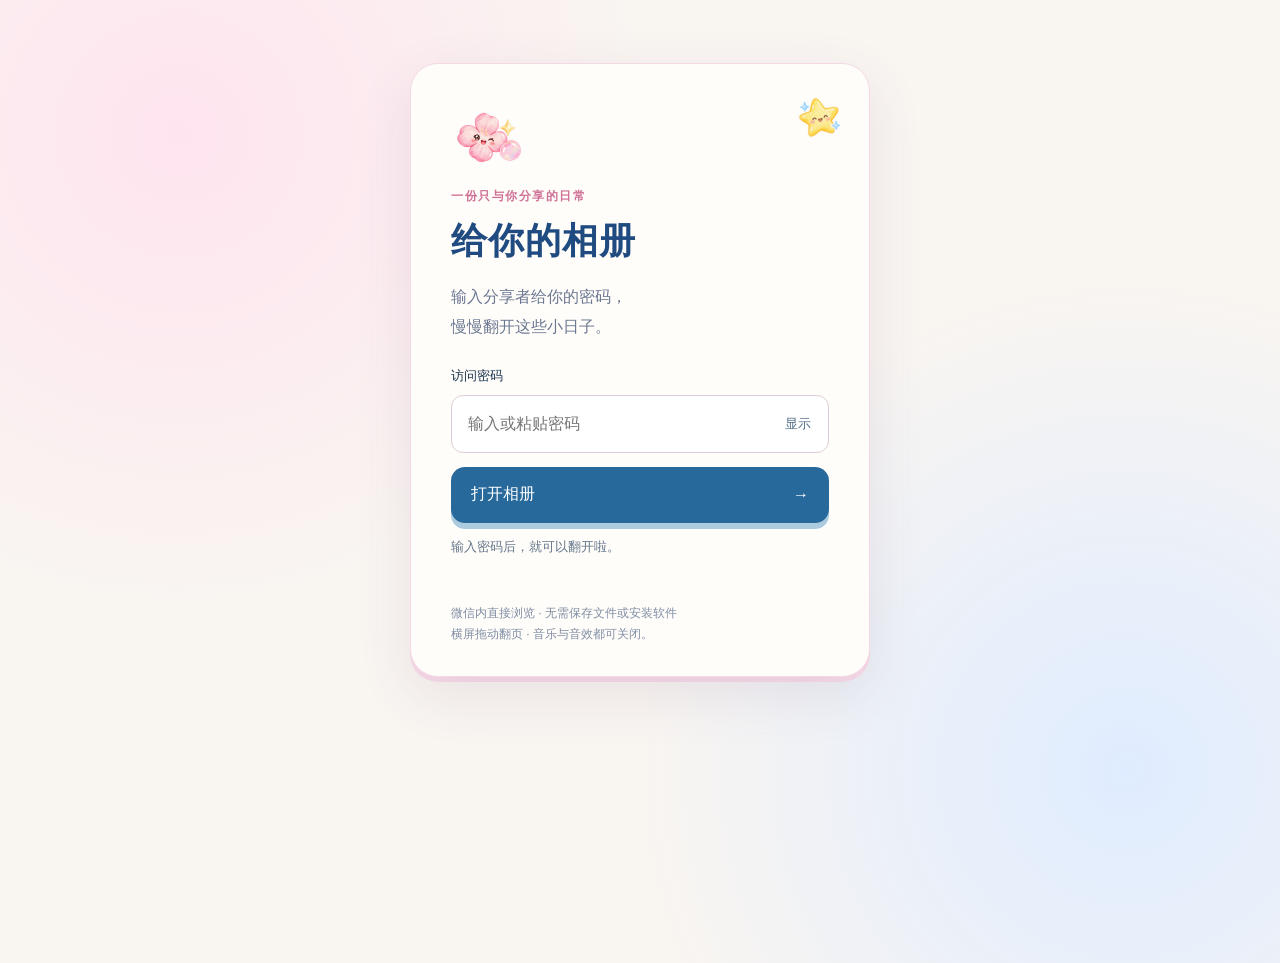
==== commit b6777c00: "Retry small encrypted download parts and preserve cached album references" ====
--- a/index.html
+++ b/index.html
@@ -8,12 +8,12 @@
 <meta name="theme-color" content="#eff3f7">
 <title>给你的相册</title>
 <link rel="icon" href="data:,">
-<link rel="stylesheet" href="app.css?v=20261018e">
-<link rel="stylesheet" href="reader.css?v=20261018e">
+<link rel="stylesheet" href="app.css?v=20261018g">
+<link rel="stylesheet" href="reader.css?v=20261018g">
 </head>
 <body>
 <main id="gate">
-<div class="mark" aria-hidden="true"><img src="stickers/flower.png?v=20261018e" alt=""></div><img class="gate-star" src="stickers/star.png?v=20261018e" alt="" aria-hidden="true">
+<div class="mark" aria-hidden="true"><img src="stickers/flower.png?v=20261018g" alt=""></div><img class="gate-star" src="stickers/star.png?v=20261018g" alt="" aria-hidden="true">
 <p class="eyebrow">一份只与你分享的日常</p>
 <h1>给你的相册</h1>
 <p class="intro">输入分享者给你的密码，<br>慢慢翻开这些小日子。</p>
@@ -24,7 +24,7 @@
 <p id="status" role="status" aria-live="polite">输入密码后，就可以翻开啦。</p>
 <progress id="progress" max="100" value="0" hidden aria-label="相册载入进度"></progress>
 </form>
-<p class="footnote">横屏翻阅 · 书页里藏着会动的小可爱<br>音乐、音效都可关闭，也可以切换简洁版。</p>
+<p class="footnote">微信内直接浏览 · 无需保存文件或安装软件<br>横屏拖动翻页 · 音乐与音效都可关闭。</p>
 <p id="in-app-note" hidden>若抖音内打不开，请点右上角菜单，选择“在浏览器打开”。</p>
 <noscript><p class="error">请在支持 JavaScript 的手机浏览器中打开此相册。</p></noscript>
 </main>
@@ -50,9 +50,10 @@
 </nav>
 </main>
 </div></section>
-<script src="vendor/page-flip.browser.js?v=20261018e"></script>
-<script src="music.js?v=20261018e"></script>
-<script src="stickers.js?v=20261018e"></script>
-<script src="reader.js?v=20261018e"></script>
-<script src="app.js?v=20261018e"></script>
+<script src="vendor/page-flip.browser.js?v=20261018g"></script>
+<script src="music.js?v=20261018g"></script>
+<script src="stickers.js?v=20261018g"></script>
+<script src="reader.js?v=20261018g"></script>
+<script src="transport.js?v=20261018g"></script>
+<script src="app.js?v=20261018g"></script>
 </body></html>
